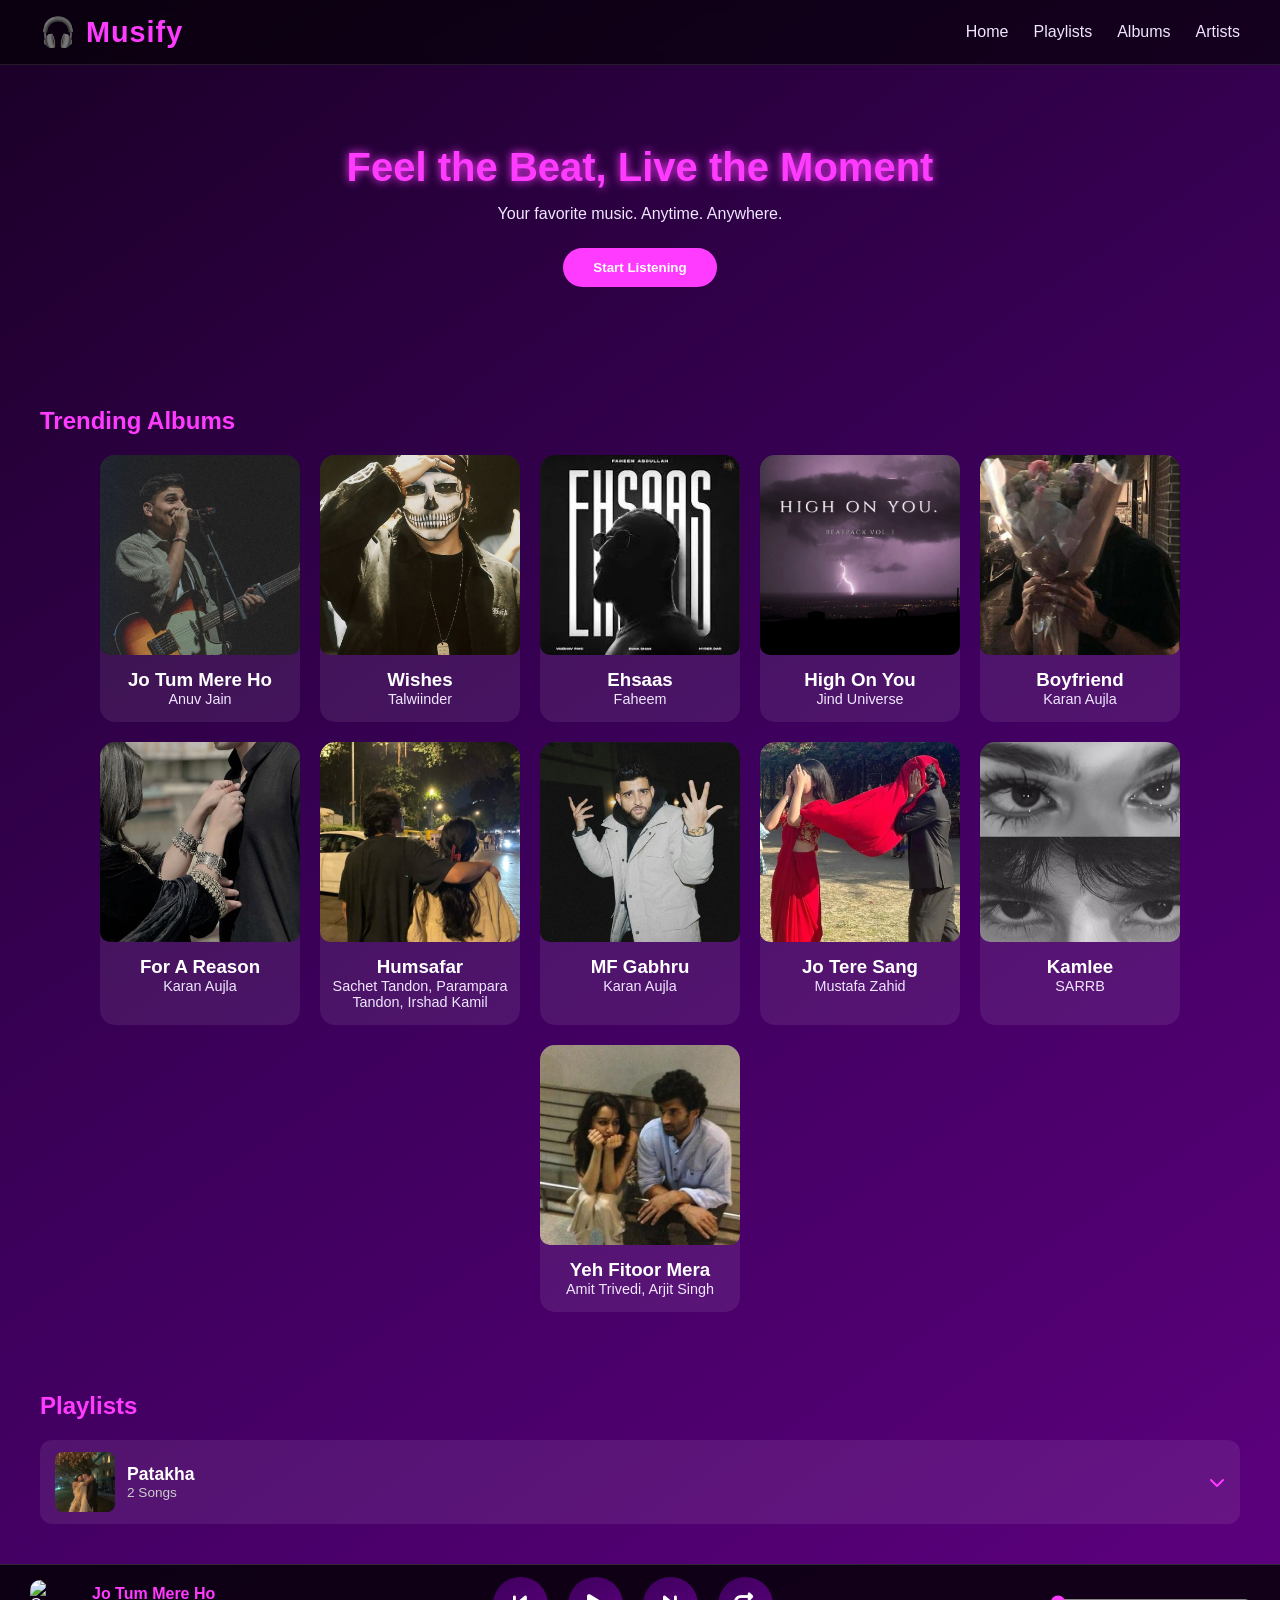
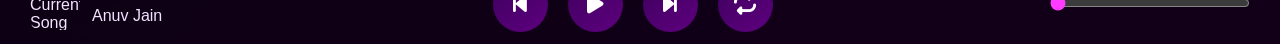
==== index.html @ 4d6b9ccd "Initial commit" ====
<!DOCTYPE html>
<html lang="en">
<head>
    <meta charset="UTF-8">
    <meta name="viewport" content="width=device-width, initial-scale=1.0">
    <title>Musify | Deep Cosmic Purple</title>
    <link rel="stylesheet" href="css/style.css">
    <link rel="icon" type="image/png" href="images/album1.jpg">
    <link rel="stylesheet" href="https://cdnjs.cloudflare.com/ajax/libs/font-awesome/6.4.0/css/all.min.css">
</head>
<body>
    <!-- ===== NAVBAR ===== -->
    <header class="navbar">
        <div class="logo">🎧 Musify</div>
        <nav>
            <ul>
                <li><a href="#">Home</a></li>
                <li><a href="#">Playlists</a></li>
                <li><a href="#">Albums</a></li>
                <li><a href="#">Artists</a></li>
            </ul>
        </nav>
    </header>

    <!-- ===== HERO ===== -->
    <main>
        <section class="hero">
            <h1>Feel the Beat, Live the Moment</h1>
            <p>Your favorite music. Anytime. Anywhere.</p>
            <button id="start-btn">Start Listening</button>
        </section>

        <!-- ===== ALBUM SECTION ===== -->
        <section class="album-section">
            <h2>Trending Albums</h2>
            <div class="album-container" id="album-container">
                <div class="album-card" onclick="playSong('audio/audio1.mp3','Jo Tum Mere Ho','Anuv Jain','images/album1.jpg.jpeg')">
                    <img src="images/album1.jpg.jpeg" alt="Album 1">
                    <h3>Jo Tum Mere Ho</h3>
                    <p>Anuv Jain</p>
                </div>
                <div class="album-card" onclick="playSong('audio/audio2.mp3','Wishes','Talwiinder','images/talwiinder.jpeg')">
                    <img src="images/talwiinder.jpeg" alt="Album 2">
                    <h3>Wishes</h3>
                    <p>Talwiinder</p>
                </div>
                <div class="album-card" onclick="playSong('audio/audio3.mp3','Ehsaas','Faheem','images/ehsaas.jpeg')">
                    <img src="images/ehsaas.jpeg" alt="Album 2">
                    <h3>Ehsaas</h3>
                    <p>Faheem</p>
                </div>
                <div class="album-card" onclick="playSong('audio/audio4.mp3','High On You','Jind Universe','images/highonyou.jpg')">
                    <img src="images/highonyou.jpg" alt="Album 2">
                    <h3>High On You</h3>
                    <p>Jind Universe</p>
                </div>
                <div class="album-card" onclick="playSong('audio/audio5.mp3','Boyfriend','Karan Aujla','images/Boyfriend.jpg')">
                    <img src="images/Boyfriend.jpg" alt="Album 2">
                    <h3>Boyfriend</h3>
                    <p>Karan Aujla</p>
                </div>
                <div class="album-card" onclick="playSong('audio/audio6.mp3','For A Reason','Karan Aujla','images/For A Reason.jpg')">
                    <img src="images/For A Reason.jpg" alt="Album 2">
                    <h3>For A Reason</h3>
                    <p>Karan Aujla</p>
                </div>
                <div class="album-card" onclick="playSong('audio/audio7.mp3','Humsafar','Sachet Tandon, Parampara Tandon, Irshad Kamil','images/humsafar.jpg')">
                    <img src="images/humsafar.jpg" alt="Album 2">
                    <h3>Humsafar</h3>
                    <p>Sachet Tandon, Parampara Tandon, Irshad Kamil</p>
                </div>
                <div class="album-card" onclick="playSong('audio/audio8.mp3','MF Gabhru','Karan Aujla','images/MF Gabhru.jpg')">
                    <img src="images/MF Gabhru.jpg" alt="Album 2">
                    <h3>MF Gabhru</h3>
                    <p>Karan Aujla</p>
                </div>
                <div class="album-card" onclick="playSong('audio/audio9.mp3','Jo Tere Sang','Mustafa Zahid','images/Jo Tere Sang.jpg')">
                    <img src="images/Jo Tere Sang.jpg" alt="Album 2">
                    <h3>Jo Tere Sang</h3>
                    <p>Mustafa Zahid</p>
                </div>
                <div class="album-card" onclick="playSong('audio/audio10.mp3','Kamlee','SARRB','images/Kamlee.jpg')">
                    <img src="images/Kamlee.jpg" alt="Album 2">
                    <h3>Kamlee</h3>
                    <p>SARRB</p>
                </div>
                <div class="album-card" onclick="playSong('audio/audio11.mp3','Yeh Fitoor Mera','Amit Trivedi, Arjit Singh','images/Yeh Fitoor Mera.jpeg')">
                    <img src="images/Yeh Fitoor Mera.jpg" alt="Album 2">
                    <h3>Yeh Fitoor Mera</h3>
                    <p>Amit Trivedi, Arjit Singh</p>
                </div>

            </div>
        </section>

        <!-- ===== PLAYLIST SECTION ===== -->
        <section class="playlist-section">
            <h2>Playlists</h2>
            <div class="playlist-container">
                <div class="playlist-card">
                    <div class="playlist-header" onclick="togglePlaylist(this)">
                        <img src="images/download.jpeg" alt="Playlist Cover">
                        <div>
                            <h3>Patakha</h3>
                            <p>2 Songs</p>
                        </div>
                        <i class="fa-solid fa-chevron-down"></i>
                    </div>
                    <div class="playlist-songs">
                        <div class="song" onclick="playSong('audio/audio1.mp3','Jo Tum Mere Ho','Anuv Jain','images/album1.jpg.jpeg')">Jo Tum Mere Ho - Anuv Jain</div>
                        <div class="song" onclick="playSong('audio/audio2.mp3','Wishes','Talwiinder','images/talwiinder.jpeg')">Wishes - Talwiinder</div>
                    </div>
                </div>
            </div>
        </section>
    </main>

    <!-- ===== PLAYER FOOTER ===== -->
    <footer class="player">
        <div class="track-info">
            <img src="images/album1.jpg.jpeg" alt="Current Song" id="current-album-art">
            <div>
                <h4 id="current-song">Song Title</h4>
                <p id="current-artist">Artist</p>
            </div>
        </div>

        <div class="player-controls">
            <button id="prev"><i class="fa-solid fa-backward-step"></i></button>
            <button id="play-pause"><i class="fa-solid fa-play"></i></button>
            <button id="next"><i class="fa-solid fa-forward-step"></i></button>
            <button id="repeat"><i class="fa-solid fa-repeat"></i></button>
        </div>

        <div class="progress-container">
            <input type="range" id="progress-bar" value="0">
        </div>

        <audio id="audio-player" src="audio/audio1.mp3"></audio>
    </footer>

    <script src="js/script.js"></script>
</body>
</html>
---- css/style.css ----
/* ===== GLOBAL RESET ===== */
* { margin: 0; padding: 0; box-sizing: border-box; font-family: 'Poppins', sans-serif;}
body { min-height: 100vh; display: flex; flex-direction: column; background: linear-gradient(145deg, #1a0026, #3d005c, #5e007f); color: #f0e6ff;}

/* ===== NAVBAR ===== */
.navbar { display: flex; justify-content: space-between; align-items: center; padding: 15px 40px; background: rgba(0,0,0,0.6); backdrop-filter: blur(6px); border-bottom: 1px solid rgba(255,255,255,0.1);}
.logo { font-size: 1.8rem; font-weight: 700; color: #ff3bff; letter-spacing: 1px;}
.navbar ul { display: flex; list-style: none; gap: 25px;}
.navbar a { color: #f0e6ff; text-decoration: none; font-weight: 500; transition: 0.3s;}
.navbar a:hover { color: #ff3bff; text-shadow: 0 0 10px #ff3bff;}

/* ===== HERO ===== */
.hero { text-align: center; padding: 80px 20px; animation: fadeIn 1s ease;}
.hero h1 { font-size: 2.5rem; color: #ff3bff; margin-bottom: 15px; text-shadow: 0 0 10px #ff3bff;}
.hero p { color: #f0e6ff; margin-bottom: 25px;}
#start-btn { background: #ff3bff; border: none; color: #fff; padding: 12px 30px; border-radius: 30px; cursor: pointer; font-weight: 600; transition: 0.3s;}
#start-btn:hover { background: #ff66ff; transform: scale(1.05); box-shadow: 0 0 20px #ff3bff;}

/* ===== ALBUM ===== */
.album-section { padding: 40px; }
.album-section h2 { color: #ff3bff; margin-bottom: 20px;}
.album-container { display: flex; flex-wrap: wrap; gap: 20px; justify-content: center;}
.album-card { background: rgba(255,255,255,0.08); border-radius: 15px; overflow: hidden; width: 200px; text-align: center; padding-bottom: 15px; transition: transform 0.3s, box-shadow 0.3s; cursor: pointer;}
.album-card img { width: 100%; height: 200px; object-fit: cover; border-radius: 10px;}
.album-card h3 { margin-top: 10px; color: #fff;}
.album-card p { color: #f0e6ff; font-size: 0.9rem;}
.album-card:hover { transform: translateY(-5px); box-shadow: 0 0 20px #ff3bff;}

/* ===== PLAYLIST ===== */
.playlist-section { padding: 40px;}
.playlist-section h2 { color: #ff3bff; margin-bottom: 20px;}
.playlist-container { display: flex; flex-direction: column; gap: 15px;}
.playlist-card { background: rgba(255,255,255,0.08); border-radius: 12px; overflow: hidden;}
.playlist-header { display: flex; align-items: center; gap: 12px; padding: 12px 15px; cursor: pointer; transition: 0.3s;}
.playlist-header img { width: 60px; height: 60px; border-radius: 8px; object-fit: cover;}
.playlist-header h3 { color: #fff; font-size: 1.1rem;}
.playlist-header p { color: #ccc; font-size: 0.85rem;}
.playlist-header i { margin-left: auto; color: #ff3bff; transition: transform 0.3s;}
.playlist-songs { max-height: 0; overflow: hidden; transition: max-height 0.4s ease; flex-direction: column;}
.playlist-songs .song { padding: 10px 20px; border-top: 1px solid rgba(255,255,255,0.1); cursor: pointer; color: #f0e6ff; transition: 0.2s;}
.playlist-songs .song:hover { color: #ff3bff; background: rgba(255,59,255,0.1);}

/* ===== PLAYER FOOTER ===== */
.player { margin-top: auto; background: rgba(0,0,0,0.8); display: flex; justify-content: space-between; align-items: center; padding: 12px 30px; border-top: 1px solid rgba(255,255,255,0.15); backdrop-filter: blur(8px);}
.track-info { display: flex; align-items: center; gap: 12px;}
.track-info img { width: 50px; height: 50px; border-radius: 10px;}
.track-info h4 { margin-bottom: 4px; color: #ff3bff;}
.controls, .player-controls { display: flex; gap: 20px;}
.player-controls button { background: linear-gradient(145deg, #3d005c, #5e007f); border: none; color: #fff; font-size: 22px; border-radius: 50%; width: 55px; height: 55px; cursor: pointer; transition: all 0.3s;}
.player-controls button:hover { transform: scale(1.1); background: linear-gradient(145deg, #5e007f, #7a00b3); box-shadow: 0 0 15px #ff3bff;}
.progress-container { width: 200px;}
#progress-bar { width: 100%; accent-color: #ff3bff;}

/* ===== ANIMATIONS ===== */
@keyframes fadeIn { 0% {opacity:0} 100%{opacity:1}}

/* ===== RESPONSIVE ===== */
@media (max-width:768px){.navbar ul{gap:10px;font-size:0.9rem}.album-card{width:160px}.player{flex-direction:column;gap:10px;text-align:center}.progress-container{width:100%;}}
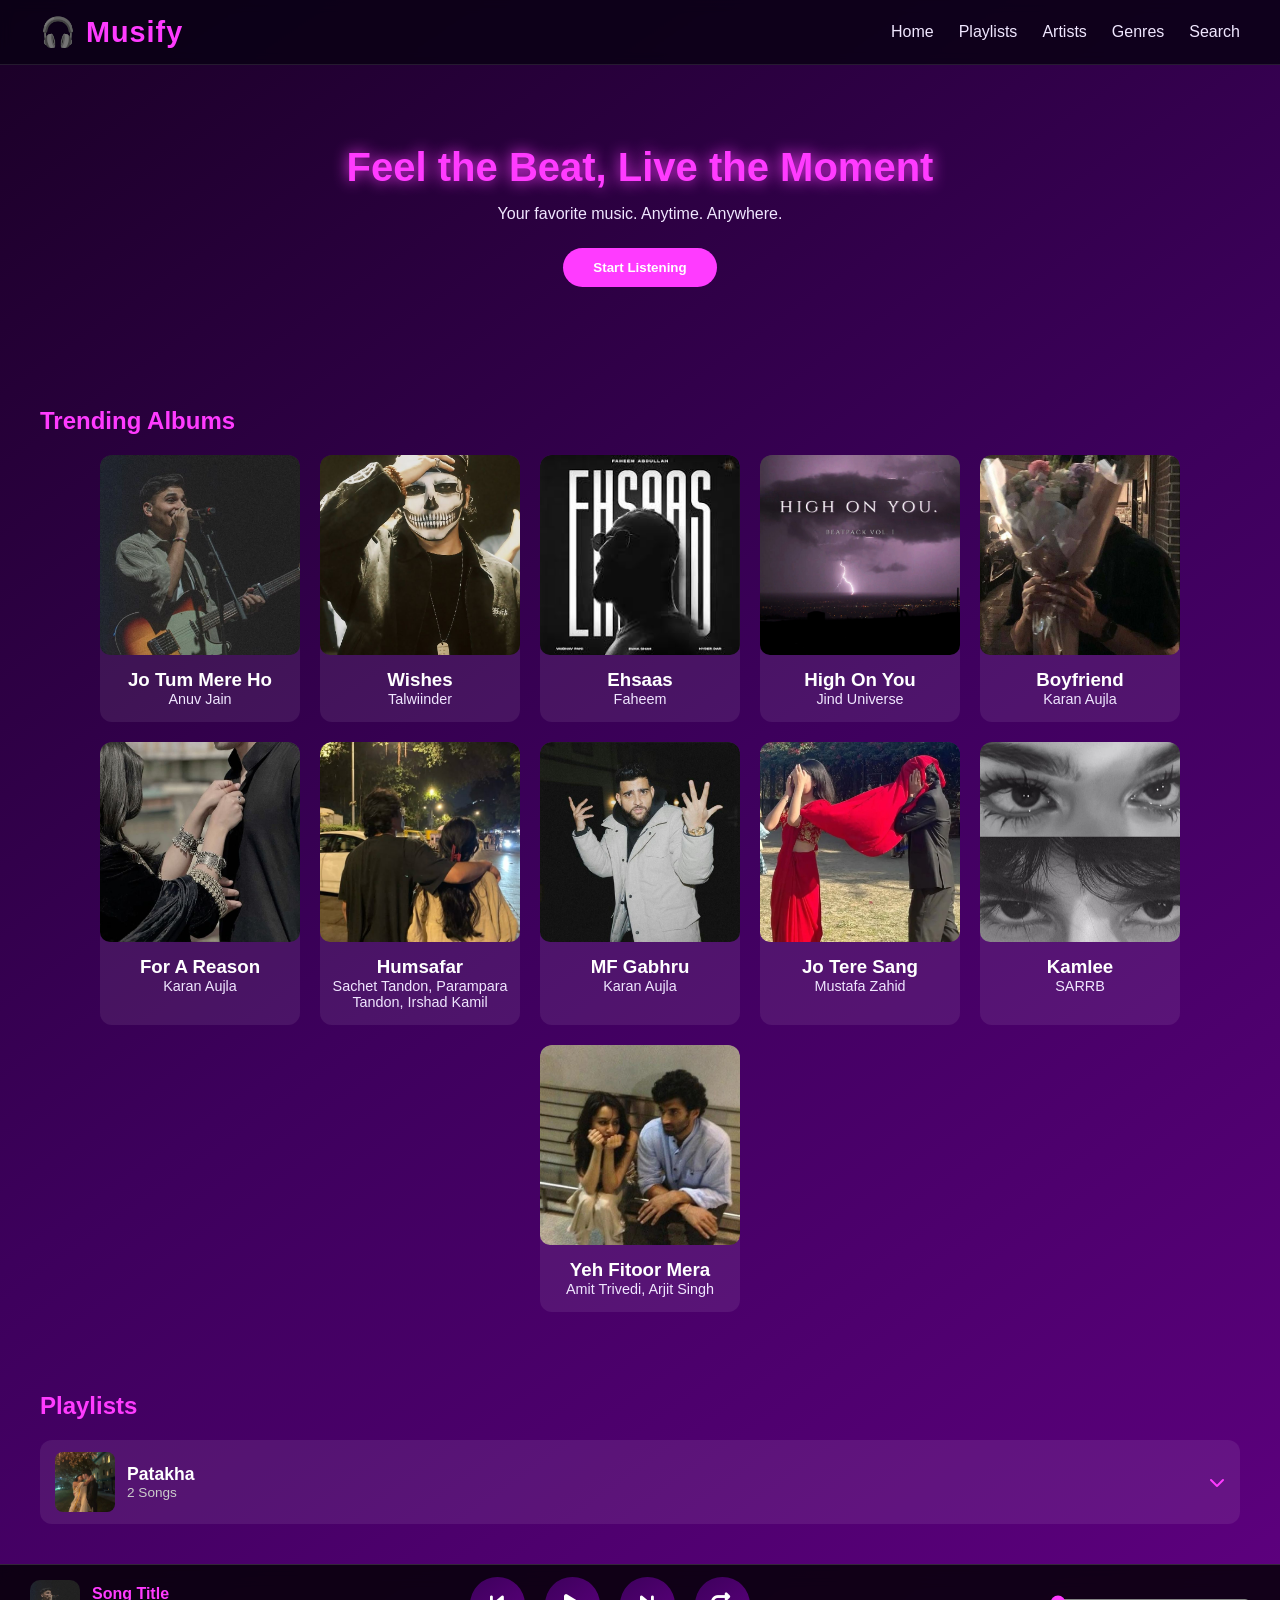
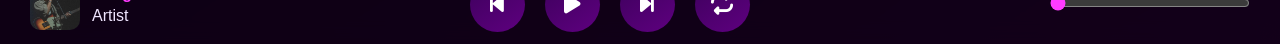
==== commit e9eb0322: "Add updates to style.css, index.html, script.js, and playlist.html" ====
--- a/index.html
+++ b/index.html
@@ -13,16 +13,19 @@
     <header class="navbar">
         <div class="logo">🎧 Musify</div>
         <nav>
-            <ul>
-                <li><a href="#">Home</a></li>
-                <li><a href="#">Playlists</a></li>
-                <li><a href="#">Albums</a></li>
-                <li><a href="#">Artists</a></li>
-            </ul>
-        </nav>
+  <ul>
+    <li><a href="index.html">Home</a></li>
+    <li><a href="playlist.html">Playlists</a></li>
+   
+    <li><a href="artist.html">Artists</a></li>
+    <li><a href="genre.html">Genres</a></li>
+    <li><a href="search.html">Search</a></li>
+  </ul>
+</nav>
+
     </header>
 
-    <!-- ===== HERO ===== -->
+    <! ===== HERO ===== -->
     <main>
         <section class="hero">
             <h1>Feel the Beat, Live the Moment</h1>
@@ -30,7 +33,7 @@
             <button id="start-btn">Start Listening</button>
         </section>
 
-        <!-- ===== ALBUM SECTION ===== -->
+        <!- ===== ALBUM SECTION ===== -->
         <section class="album-section">
             <h2>Trending Albums</h2>
             <div class="album-container" id="album-container">
@@ -93,7 +96,7 @@
             </div>
         </section>
 
-        <!-- ===== PLAYLIST SECTION ===== -->
+        <! ===== PLAYLIST SECTION ===== -->
         <section class="playlist-section">
             <h2>Playlists</h2>
             <div class="playlist-container">
@@ -115,7 +118,7 @@
         </section>
     </main>
 
-    <!-- ===== PLAYER FOOTER ===== -->
+    <! ===== PLAYER FOOTER ===== -->
     <footer class="player">
         <div class="track-info">
             <img src="images/album1.jpg.jpeg" alt="Current Song" id="current-album-art">
@@ -142,3 +145,5 @@
     <script src="js/script.js"></script>
 </body>
 </html>
+
+
--- a/css/style.css
+++ b/css/style.css
@@ -3,6 +3,26 @@
 body { min-height: 100vh; display: flex; flex-direction: column; background: linear-gradient(145deg, #1a0026, #3d005c, #5e007f); color: #f0e6ff;}
 
 /* ===== NAVBAR ===== */
+.navbar {
+  background: rgba(10, 0, 20, 0.85) !important; /* darker than body */
+  backdrop-filter: blur(6px);
+  border-bottom: 1px solid rgba(255,255,255,0.1);
+}
+
+.navbar .logo {
+  color: #ff3bff !important;
+  font-weight: 700;
+}
+
+.navbar .nav-link {
+  color: #f0e6ff !important;
+}
+
+.navbar .nav-link:hover {
+  color: #ff3bff !important;
+  text-shadow: 0 0 8px #ff3bff;
+}
+
 .navbar { display: flex; justify-content: space-between; align-items: center; padding: 15px 40px; background: rgba(0,0,0,0.6); backdrop-filter: blur(6px); border-bottom: 1px solid rgba(255,255,255,0.1);}
 .logo { font-size: 1.8rem; font-weight: 700; color: #ff3bff; letter-spacing: 1px;}
 .navbar ul { display: flex; list-style: none; gap: 25px;}
@@ -41,6 +61,7 @@
 .playlist-songs .song:hover { color: #ff3bff; background: rgba(255,59,255,0.1);}
 
 /* ===== PLAYER FOOTER ===== */
+
 .player { margin-top: auto; background: rgba(0,0,0,0.8); display: flex; justify-content: space-between; align-items: center; padding: 12px 30px; border-top: 1px solid rgba(255,255,255,0.15); backdrop-filter: blur(8px);}
 .track-info { display: flex; align-items: center; gap: 12px;}
 .track-info img { width: 50px; height: 50px; border-radius: 10px;}
@@ -56,3 +77,29 @@
 
 /* ===== RESPONSIVE ===== */
 @media (max-width:768px){.navbar ul{gap:10px;font-size:0.9rem}.album-card{width:160px}.player{flex-direction:column;gap:10px;text-align:center}.progress-container{width:100%;}}
+
+
+body.bg-gradient {
+  background: linear-gradient(145deg, #1a0026, #3d005c, #5e007f);
+  color: #f0e6ff;
+  font-family: 'Poppins', sans-serif;
+}
+
+.hero h1 { text-shadow: 0 0 15px #ff3bff; }
+#start-btn:hover { background-color: #ff66ff; transform: scale(1.05); box-shadow: 0 0 20px #ff3bff; }
+
+.album-card { background: rgba(255,255,255,0.08); border-radius: 12px; overflow: hidden; cursor: pointer; transition: transform 0.3s, box-shadow 0.3s; }
+.album-card img { width: 100%; height: 200px; object-fit: cover; border-radius: 10px; }
+.album-card:hover { transform: translateY(-5px); box-shadow: 0 0 20px #ff3bff; }
+
+.song { padding: 5px 0; cursor: pointer; color: #f0e6ff; }
+.song:hover { color: #ff3bff; background: rgba(255,59,255,0.1); }
+
+.player { backdrop-filter: blur(10px); }
+.player-controls button:hover { transform: scale(1.1); box-shadow: 0 0 15px #ff3bff; }
+body.custom-bg {
+  background: linear-gradient(145deg, #1a0026, #3d005c, #5e007f);
+  color: #f0e6ff;
+  font-family: 'Poppins', sans-serif;
+  min-height: 100vh;
+}
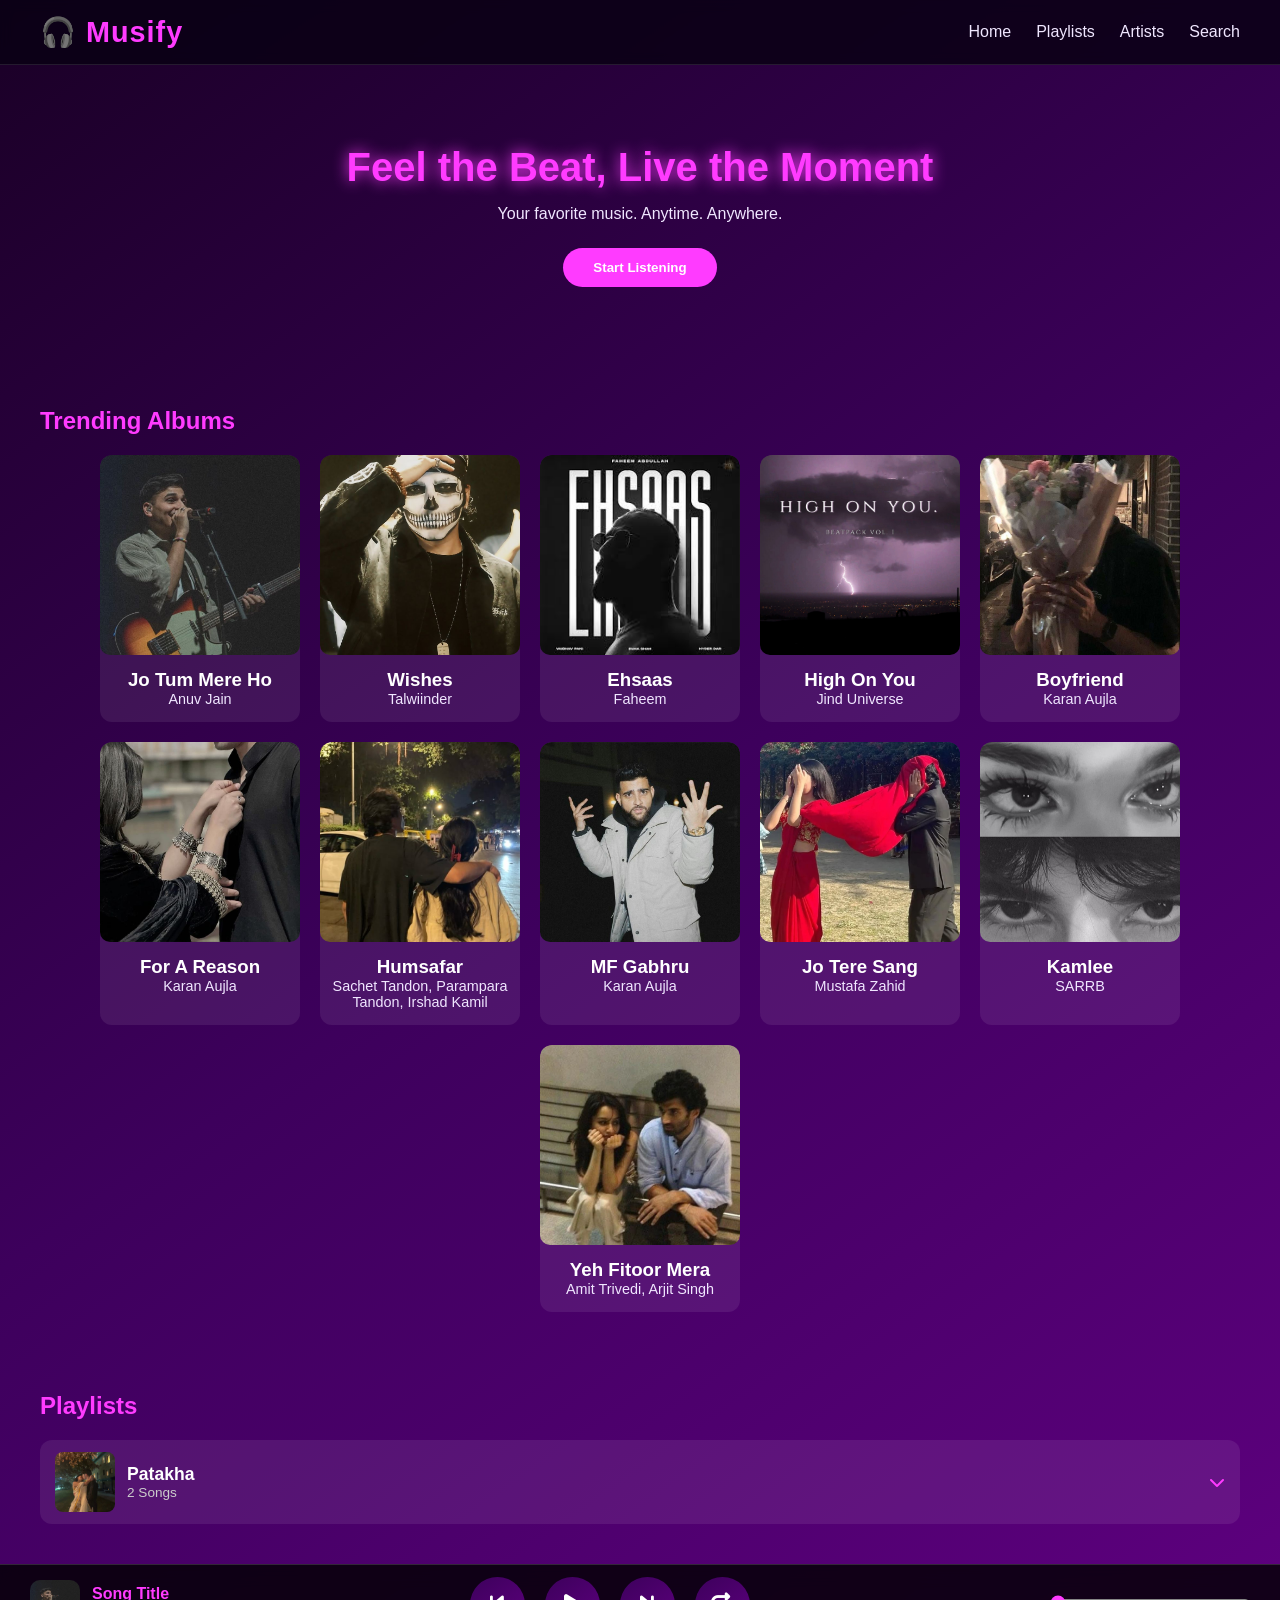
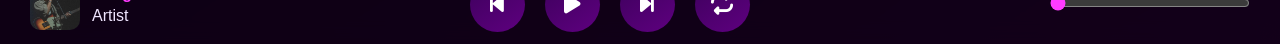
==== commit e7e922fe: "update" ====
--- a/index.html
+++ b/index.html
@@ -18,7 +18,7 @@
     <li><a href="playlist.html">Playlists</a></li>
    
     <li><a href="artist.html">Artists</a></li>
-    <li><a href="genre.html">Genres</a></li>
+    
     <li><a href="search.html">Search</a></li>
   </ul>
 </nav>
